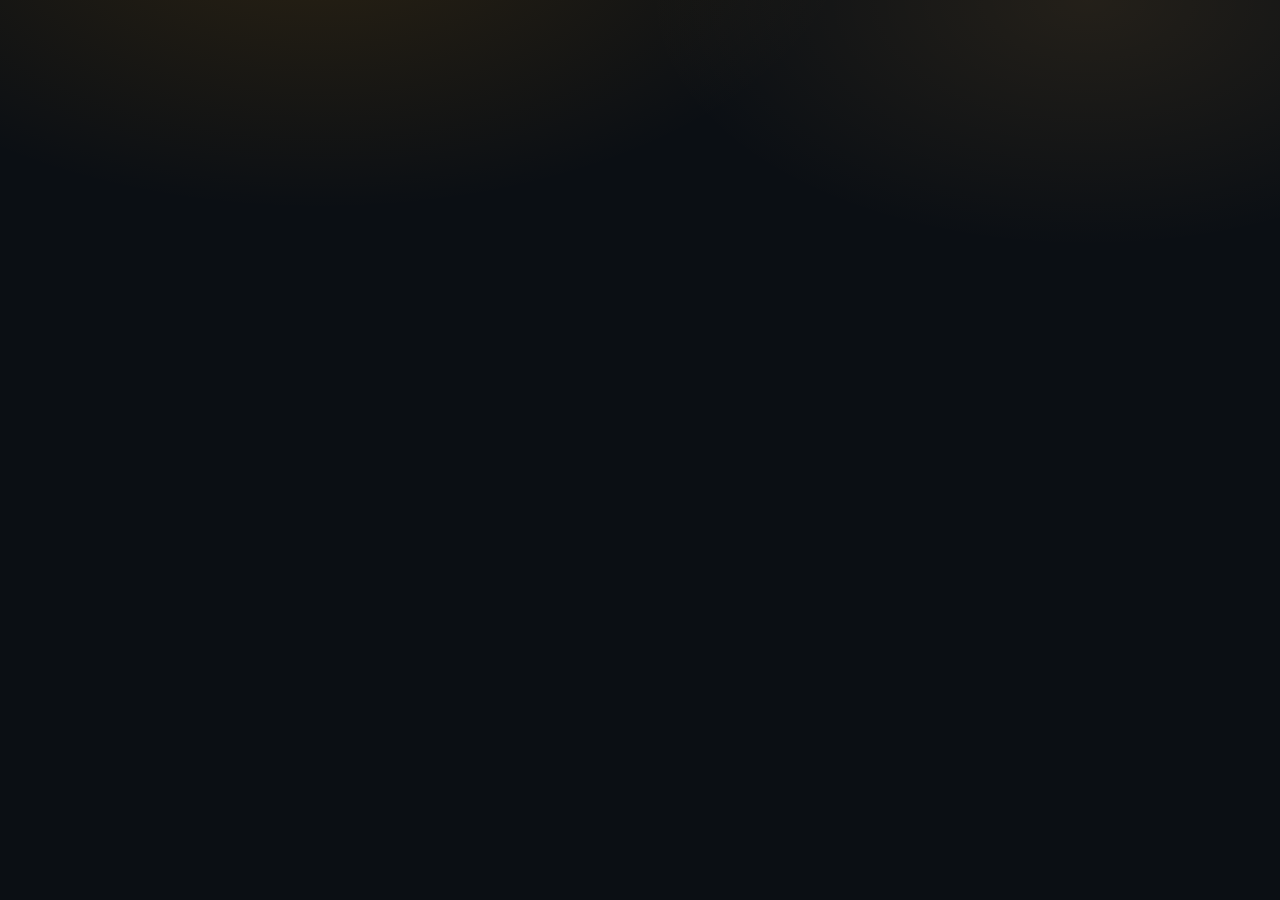
==== index.html @ 9754e3a4 "Rename Index.html to index.html" ====
<!doctype html>
<html lang="en">
<head>
  <meta charset="utf-8" />
  <meta name="viewport" content="width=device-width, initial-scale=1" />
  <title>All In 1 Property Management | Tree Removal • Excavating • Snow Removal • Construction</title>
  <meta name="description" content="All In 1 Property Management — premium local contractor for residential, commercial, and rural properties. Tree removal, excavating, lot clearing, snow removal, retaining walls, construction & demolition. Free estimates." />

  <!-- Canonical (update once domain is live) -->
  <link rel="canonical" href="https://example.com/" />

  <!-- Open Graph -->
  <meta property="og:title" content="All In 1 Property Management" />
  <meta property="og:description" content="Complete property services. Locally owned. Professionally executed. Free estimates." />
  <meta property="og:type" content="website" />
  <meta property="og:url" content="https://example.com/" />
  <!-- TODO: add og image later -->
  <meta property="og:image" content="https://example.com/og.jpg" />

  <!-- Twitter -->
  <meta name="twitter:card" content="summary_large_image" />
  <meta name="theme-color" content="#0b0f14" />

  <!-- Fonts -->
  <link rel="preconnect" href="https://fonts.googleapis.com">
  <link rel="preconnect" href="https://fonts.gstatic.com" crossorigin>
  <link href="https://fonts.googleapis.com/css2?family=Oswald:wght@400;500;600&family=Inter:wght@400;500;600;700&display=swap" rel="stylesheet">

  <style>
    :root{
      --bg:#0b0f14;
      --panel:#0f1722;
      --panel2:#0c121b;
      --line:rgba(255,255,255,.10);
      --text:#e8eef6;
      --muted:#aab6c5;
      --accent:#f59e0b;
      --accent2:#ffb547;
      --ok:#22c55e;

      --max:1120px;
      --radius:18px;
      --shadow: 0 14px 40px rgba(0,0,0,.45);
    }

    *{ box-sizing:border-box; }
    html,body{ height:100%; }
    body{
      margin:0;
      font-family: Inter, system-ui, -apple-system, Segoe UI, Roboto, Arial, sans-serif;
      color:var(--text);
      background:
        radial-gradient(900px 500px at 25% -10%, rgba(245,158,11,.14), transparent 60%),
        radial-gradient(800px 450px at 85% 0%, rgba(255,181,71,.10), transparent 55%),
        var(--bg);
      line-height:1.55;
    }

    a{ color:inherit; text-decoration:none; }
    img,video{ max-width:100%; display:block; }
    .container{ width:min(100%, calc(var(--max) + 40px)); margin:0 auto; padding:0 20px; }

    /* Top trust bar */
    .topbar{
      background: rgba(0,0,0,.35);
      border-bottom:1px solid var(--line);
      backdrop-filter: blur(10px);
    }
    .topbar .inner{
      display:flex; gap:14px; align-items:center; justify-content:space-between;
      padding:10px 0;
      font-size:13px;
      color:var(--muted);
      flex-wrap:wrap;
    }
    .trust{
      display:flex; gap:14px; align-items:center; flex-wrap:wrap;
    }
    .dot{
      width:6px; height:6px; border-radius:99px; background:var(--ok);
      display:inline-block; margin-right:8px;
    }
    .phone a{ font-weight:800; color:var(--text); }

    /* Sticky header */
    header{
      position:sticky; top:0; z-index:1000;
      background: rgba(11,15,20,.72);
      backdrop-filter: blur(14px);
      border-bottom:1px solid var(--line);
    }
    .nav{
      display:flex; align-items:center; justify-content:space-between;
      padding:14px 0;
      gap:14px;
    }
    .brand{
      display:flex; align-items:center; gap:12px;
      min-width: 230px;
    }
    .logo{
      width:44px; height:44px; border-radius:12px;
      background: linear-gradient(140deg, rgba(255,255,255,.10), rgba(255,255,255,.02));
      border:1px solid var(--line);
      display:grid; place-items:center;
      font-family: Oswald, sans-serif;
      letter-spacing:.8px;
      font-weight:700;
    }
    .brand .name{ line-height:1.1; }
    .brand .name strong{
      display:block; font-family: Oswald, sans-serif; letter-spacing:.4px; font-size:18px;
    }
    .brand .name span{
      display:block; color:var(--muted); font-size:12px;
    }

    nav ul{
      list-style:none; margin:0; padding:0;
      display:flex; gap:16px; align-items:center;
    }
    nav a{
      color:var(--muted);
      font-weight:700;
      font-size:13px;
      padding:8px 10px;
      border-radius:10px;
    }
    nav a:hover{ color:var(--text); background:rgba(255,255,255,.06); }

    .cta{ display:flex; gap:10px; align-items:center; }
    .btn{
      display:inline-flex; align-items:center; justify-content:center;
      border-radius:12px;
      padding:10px 14px;
      border:1px solid var(--line);
      background: rgba(255,255,255,.04);
      color:var(--text);
      font-weight:900;
      font-size:13px;
      letter-spacing:.2px;
      cursor:pointer;
      transition: transform .08s ease, background .15s ease, border-color .15s ease;
      user-select:none;
      white-space:nowrap;
    }
    .btn:hover{ background: rgba(255,255,255,.08); border-color: rgba(255,255,255,.18); }
    .btn:active{ transform: translateY(1px); }
    .btn.primary{
      background: linear-gradient(180deg, rgba(245,158,11,.95), rgba(245,158,11,.82));
      border-color: rgba(245,158,11,.55);
      color:#151515;
    }
    .btn.primary:hover{
      background: linear-gradient(180deg, rgba(255,181,71,.95), rgba(245,158,11,.86));
    }

    /* Mobile menu */
    .menu-btn{ display:none; }
    .mobile-menu{
      display:none;
      border-top:1px solid var(--line);
      padding:10px 0 16px;
    }
    .mobile-menu a{
      display:block;
      padding:10px 0;
      color:var(--muted);
      font-weight:800;
    }
    .mobile-menu a:hover{ color:var(--text); }
    @media (max-width: 920px){
      nav ul{ display:none; }
      .menu-btn{ display:inline-flex; }
      .brand{ min-width:unset; }
    }

    /* Sections */
    section{ padding:56px 0; }
    .section-title{
      display:flex; align-items:flex-end; justify-content:space-between; gap:14px;
      margin-bottom:18px;
      flex-wrap:wrap;
    }
    .section-title h2{
      margin:0;
      font-family: Oswald, sans-serif;
      letter-spacing:.35px;
      font-size:30px;
    }
    .section-title p{
      margin:0;
      color:var(--muted);
      max-width: 62ch;
      font-size:14px;
    }

    /* Hero */
    .hero{ padding:56px 0 30px; }
    .hero-grid{
      display:grid;
      grid-template-columns: 1.05fr .95fr;
      gap:22px;
      align-items:stretch;
    }
    .hero-card{
      border:1px solid var(--line);
      border-radius: calc(var(--radius) + 8px);
      box-shadow: var(--shadow);
      overflow:hidden;
      position:relative;
      background:
        radial-gradient(700px 320px at 20% 0%, rgba(245,158,11,.18), transparent 60%),
        linear-gradient(180deg, rgba(255,255,255,.06), rgba(255,255,255,.02));
      min-height: 420px;
    }

    /* Video/image holder */
    .hero-media{
      position:absolute; inset:0;
      overflow:hidden;
      background:
        linear-gradient(180deg, rgba(11,15,20,.10), rgba(11,15,20,.78)),
        /* fallback image placeholder — replace later */
        url('') center/cover no-repeat;
    }
    .hero-media:after{
      content:"";
      position:absolute; inset:0;
      background: linear-gradient(180deg, rgba(11,15,20,.10), rgba(11,15,20,.80));
      pointer-events:none;
    }
    .hero-media video{
      position:absolute; inset:0;
      width:100%; height:100%;
      object-fit:cover;
      opacity:.85;
      filter: saturate(1.05) contrast(1.05);
    }

    .hero-content{ position:relative; padding:34px; }
    .kicker{
      display:inline-flex; gap:10px; align-items:center;
      color:rgba(232,238,246,.90);
      font-weight:800;
      font-size:12px;
      letter-spacing:.22em;
      text-transform:uppercase;
      margin-bottom:14px;
    }
    .kicker .bar{ width:34px; height:2px; background: rgba(245,158,11,.9); border-radius:99px; }

    h1{
      font-family: Oswald, sans-serif;
      letter-spacing:.5px;
      font-size:52px;
      line-height:1.05;
      margin:0 0 14px;
    }
    .sub{
      color:rgba(232,238,246,.86);
      font-size:16px;
      max-width: 56ch;
      margin:0 0 18px;
    }
    .pill-row{ display:flex; flex-wrap:wrap; gap:10px; margin: 12px 0 22px; }
    .pill{
      border:1px solid rgba(255,255,255,.14);
      background: rgba(0,0,0,.22);
      color: rgba(232,238,246,.86);
      padding:8px 10px;
      border-radius: 999px;
      font-size:13px;
      font-weight:800;
    }
    .hero-actions{ display:flex; gap:10px; flex-wrap:wrap; }
    .hero-fine{ margin-top:14px; color:var(--muted); font-size:13px; }

    /* Quote card */
    .side-card{
      border:1px solid var(--line);
      border-radius: calc(var(--radius) + 8px);
      background: linear-gradient(180deg, rgba(255,255,255,.06), rgba(255,255,255,.02));
      box-shadow: var(--shadow);
      padding:22px;
    }
    .side-card h3{
      font-family: Oswald, sans-serif;
      letter-spacing:.4px;
      margin:0 0 10px;
      font-size:26px;
    }
    .side-card p{ margin:0 0 16px; color:var(--muted); font-size:14px; }

    form{ display:grid; gap:10px; }
    .row2{ display:grid; grid-template-columns: 1fr 1fr; gap:10px; }
    input, select, textarea{
      width:100%;
      border-radius:12px;
      border:1px solid rgba(255,255,255,.14);
      background: rgba(0,0,0,.25);
      color:var(--text);
      padding:12px 12px;
      outline:none;
      font-size:14px;
    }
    textarea{ min-height:110px; resize:vertical; }
    input::placeholder, textarea::placeholder{ color:rgba(170,182,197,.70); }
    .form-note{ color:var(--muted); font-size:12px; margin-top:8px; }
    .success{
      display:none;
      margin-top:10px;
      padding:10px 12px;
      border-radius:12px;
      border:1px solid rgba(34,197,94,.35);
      background: rgba(34,197,94,.10);
      color: rgba(232,238,246,.92);
      font-weight:700;
      font-size:13px;
    }

    @media (max-width: 920px){
      .hero-grid{ grid-template-columns: 1fr; }
      h1{ font-size:42px; }
    }
    @media (max-width: 640px){
      .row2{ grid-template-columns: 1fr; }
    }

    /* Cards / grids */
    .grid{
      display:grid;
      grid-template-columns: repeat(3, 1fr);
      gap:14px;
    }
    .card{
      border:1px solid var(--line);
      border-radius: var(--radius);
      background: linear-gradient(180deg, rgba(255,255,255,.05), rgba(255,255,255,.02));
      overflow:hidden;
      box-shadow: 0 10px 26px rgba(0,0,0,.35);
      display:flex; flex-direction:column;
      min-height: 220px;
    }
    .card .img{
      height:120px;
      background:
        linear-gradient(180deg, rgba(11,15,20,.10), rgba(11,15,20,.80)),
        url('') center/cover no-repeat; /* placeholder */
      border-bottom:1px solid var(--line);
    }
    .card .body{ padding:14px; display:grid; gap:8px; }
    .card .body strong{ font-size:16px; letter-spacing:.2px; }
    .card .body span{ color:var(--muted); font-size:13px; }
    .card .body a{
      margin-top:4px;
      color:rgba(255,181,71,.92);
      font-weight:900;
      font-size:13px;
      width:max-content;
    }
    .card .body a:hover{ color: var(--accent2); }

    @media (max-width: 980px){ .grid{ grid-template-columns: repeat(2, 1fr); } }
    @media (max-width: 640px){ .grid{ grid-template-columns: 1fr; } }

    /* Projects gallery */
    .filters{ display:flex; gap:10px; flex-wrap:wrap; }
    .chip{
      border:1px solid rgba(255,255,255,.14);
      background: rgba(255,255,255,.04);
      color:rgba(232,238,246,.88);
      padding:8px 10px;
      border-radius:999px;
      font-size:13px;
      font-weight:900;
      cursor:pointer;
      user-select:none;
    }
    .chip.active{ border-color: rgba(245,158,11,.55); background: rgba(245,158,11,.15); }
    .gallery{
      display:grid;
      grid-template-columns: repeat(4, 1fr);
      gap:12px;
      margin-top:14px;
    }
    .thumb{
      border-radius: 16px;
      border:1px solid var(--line);
      overflow:hidden;
      aspect-ratio: 4/3;
      background:
        linear-gradient(180deg, rgba(11,15,20,.10), rgba(11,15,20,.78)),
        url('') center/cover no-repeat; /* placeholder */
      position:relative;
      cursor:pointer;
    }
    .thumb .label{
      position:absolute; left:10px; bottom:10px;
      background: rgba(0,0,0,.45);
      border:1px solid rgba(255,255,255,.14);
      color: rgba(232,238,246,.92);
      padding:6px 10px;
      border-radius: 999px;
      font-size:12px;
      font-weight:900;
    }
    @media (max-width: 980px){ .gallery{ grid-template-columns: repeat(2, 1fr); } }
    @media (max-width: 520px){ .gallery{ grid-template-columns: 1fr; } }

    /* Split blocks */
    .split{
      display:grid;
      grid-template-columns: 1fr 1fr;
      gap:18px;
      align-items:stretch;
    }
    .media-block{
      border:1px solid var(--line);
      border-radius: var(--radius);
      overflow:hidden;
      background:
        linear-gradient(180deg, rgba(11,15,20,.10), rgba(11,15,20,.80)),
        url('') center/cover no-repeat;
      min-height: 320px;
      box-shadow: 0 10px 26px rgba(0,0,0,.35);
    }
    .about{
      border:1px solid var(--line);
      border-radius: var(--radius);
      background: linear-gradient(180deg, rgba(255,255,255,.05), rgba(255,255,255,.02));
      padding:18px;
      box-shadow: 0 10px 26px rgba(0,0,0,.35);
    }
    .about h3{ margin:0 0 10px; font-family: Oswald, sans-serif; letter-spacing:.35px; font-size:28px; }
    .about p{ margin:0; color:var(--muted); }
    .bullets{ display:grid; gap:10px; margin-top:12px; }
    .bullet{ display:flex; gap:10px; align-items:flex-start; font-weight:750; color: rgba(232,238,246,.90); }
    .check{
      width:18px; height:18px; border-radius:6px;
      background: rgba(34,197,94,.16);
      border:1px solid rgba(34,197,94,.40);
      display:grid; place-items:center;
      flex: 0 0 auto;
      margin-top:2px;
    }
    .check:before{ content:"✓"; font-weight:900; color: rgba(34,197,94,.9); font-size:12px; }

    @media (max-width: 920px){
      .split{ grid-template-columns: 1fr; }
      .media-block{ min-height: 240px; }
    }

    /* Steps */
    .steps{
      display:grid;
      grid-template-columns: repeat(3, 1fr);
      gap:14px;
      margin-top:14px;
    }
    .step{
      border:1px solid var(--line);
      border-radius: var(--radius);
      background: linear-gradient(180deg, rgba(255,255,255,.05), rgba(255,255,255,.02));
      padding:16px;
      box-shadow: 0 10px 26px rgba(0,0,0,.35);
    }
    .step .num{
      font-family: Oswald, sans-serif;
      letter-spacing:.5px;
      font-size:20px;
      color: rgba(255,181,71,.92);
    }
    .step strong{ display:block; margin-top:8px; font-size:16px; }
    .step span{ display:block; margin-top:6px; color:var(--muted); font-size:13px; }
    @media (max-width: 920px){ .steps{ grid-template-columns: 1fr; } }

    /* Reviews (simple slider-ish) */
    .reviews{
      display:grid;
      grid-template-columns: repeat(3, 1fr);
      gap:14px;
      margin-top:14px;
    }
    .review{
      border:1px solid var(--line);
      border-radius: var(--radius);
      background: linear-gradient(180deg, rgba(255,255,255,.05), rgba(255,255,255,.02));
      padding:16px;
      box-shadow: 0 10px 26px rgba(0,0,0,.35);
    }
    .review .stars{ color: rgba(255,181,71,.92); font-weight:900; letter-spacing:.12em; }
    .review p{ margin:10px 0 0; color: rgba(232,238,246,.88); }
    .review .who{ margin-top:10px; color:var(--muted); font-size:13px; font-weight:800; }
    @media (max-width: 980px){ .reviews{ grid-template-columns: 1fr; } }

    /* CTA banner */
    .cta-banner{
      border:1px solid var(--line);
      border-radius: calc(var(--radius) + 10px);
      overflow:hidden;
      box-shadow: var(--shadow);
      background:
        linear-gradient(180deg, rgba(11,15,20,.25), rgba(11,15,20,.88)),
        url('') center/cover no-repeat;
    }
    .cta-banner .inner{
      padding:28px;
      display:flex;
      align-items:center;
      justify-content:space-between;
      gap:14px;
      flex-wrap:wrap;
    }
    .cta-banner h2{
      margin:0;
      font-family: Oswald, sans-serif;
      font-size:34px;
      letter-spacing:.35px;
      line-height:1.05;
    }
    .cta-banner p{ margin:8px 0 0; color: rgba(232,238,246,.86); }

    /* Footer */
    footer{
      border-top:1px solid var(--line);
      background: rgba(0,0,0,.35);
      padding:34px 0;
      color: var(--muted);
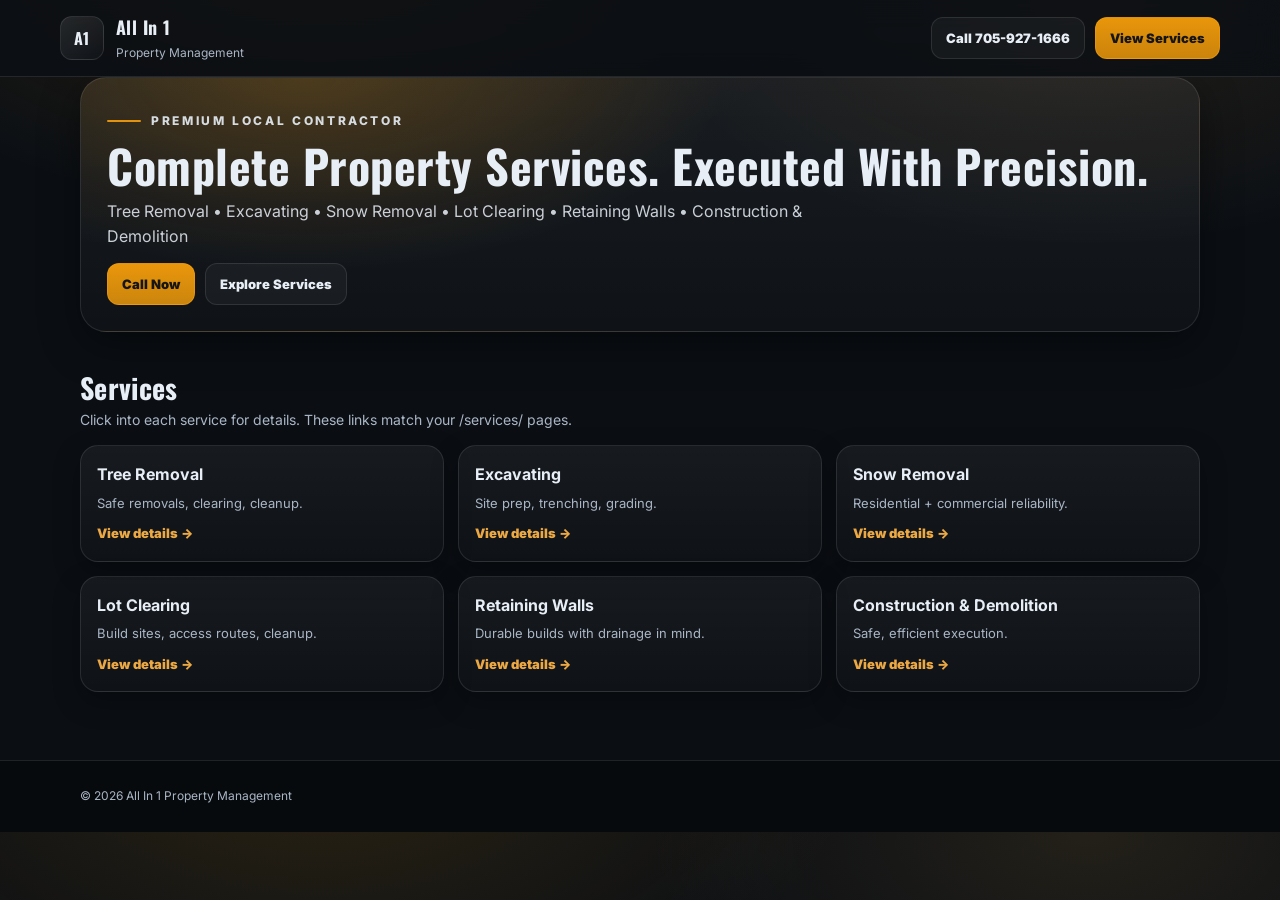
==== commit 204de40a: "Update index.html" ====
--- a/index.html
+++ b/index.html
@@ -5,23 +5,8 @@
   <meta name="viewport" content="width=device-width, initial-scale=1" />
   <title>All In 1 Property Management | Tree Removal • Excavating • Snow Removal • Construction</title>
   <meta name="description" content="All In 1 Property Management — premium local contractor for residential, commercial, and rural properties. Tree removal, excavating, lot clearing, snow removal, retaining walls, construction & demolition. Free estimates." />
-
-  <!-- Canonical (update once domain is live) -->
-  <link rel="canonical" href="https://example.com/" />
-
-  <!-- Open Graph -->
-  <meta property="og:title" content="All In 1 Property Management" />
-  <meta property="og:description" content="Complete property services. Locally owned. Professionally executed. Free estimates." />
-  <meta property="og:type" content="website" />
-  <meta property="og:url" content="https://example.com/" />
-  <!-- TODO: add og image later -->
-  <meta property="og:image" content="https://example.com/og.jpg" />
-
-  <!-- Twitter -->
-  <meta name="twitter:card" content="summary_large_image" />
   <meta name="theme-color" content="#0b0f14" />
 
-  <!-- Fonts -->
   <link rel="preconnect" href="https://fonts.googleapis.com">
   <link rel="preconnect" href="https://fonts.gstatic.com" crossorigin>
   <link href="https://fonts.googleapis.com/css2?family=Oswald:wght@400;500;600&family=Inter:wght@400;500;600;700&display=swap" rel="stylesheet">
@@ -37,14 +22,11 @@
       --accent:#f59e0b;
       --accent2:#ffb547;
       --ok:#22c55e;
-
       --max:1120px;
       --radius:18px;
       --shadow: 0 14px 40px rgba(0,0,0,.45);
     }
-
     *{ box-sizing:border-box; }
-    html,body{ height:100%; }
     body{
       margin:0;
       font-family: Inter, system-ui, -apple-system, Segoe UI, Roboto, Arial, sans-serif;
@@ -55,49 +37,20 @@
         var(--bg);
       line-height:1.55;
     }
-
     a{ color:inherit; text-decoration:none; }
-    img,video{ max-width:100%; display:block; }
     .container{ width:min(100%, calc(var(--max) + 40px)); margin:0 auto; padding:0 20px; }
 
-    /* Top trust bar */
-    .topbar{
-      background: rgba(0,0,0,.35);
-      border-bottom:1px solid var(--line);
-      backdrop-filter: blur(10px);
-    }
-    .topbar .inner{
-      display:flex; gap:14px; align-items:center; justify-content:space-between;
-      padding:10px 0;
-      font-size:13px;
-      color:var(--muted);
-      flex-wrap:wrap;
-    }
-    .trust{
-      display:flex; gap:14px; align-items:center; flex-wrap:wrap;
-    }
-    .dot{
-      width:6px; height:6px; border-radius:99px; background:var(--ok);
-      display:inline-block; margin-right:8px;
-    }
-    .phone a{ font-weight:800; color:var(--text); }
-
-    /* Sticky header */
     header{
       position:sticky; top:0; z-index:1000;
-      background: rgba(11,15,20,.72);
+      background: rgba(11,15,20,.78);
       backdrop-filter: blur(14px);
       border-bottom:1px solid var(--line);
     }
     .nav{
       display:flex; align-items:center; justify-content:space-between;
-      padding:14px 0;
-      gap:14px;
-    }
-    .brand{
-      display:flex; align-items:center; gap:12px;
-      min-width: 230px;
-    }
+      padding:14px 0; gap:14px; flex-wrap:wrap;
+    }
+    .brand{ display:flex; align-items:center; gap:12px; }
     .logo{
       width:44px; height:44px; border-radius:12px;
       background: linear-gradient(140deg, rgba(255,255,255,.10), rgba(255,255,255,.02));
@@ -107,28 +60,9 @@
       letter-spacing:.8px;
       font-weight:700;
     }
-    .brand .name{ line-height:1.1; }
-    .brand .name strong{
-      display:block; font-family: Oswald, sans-serif; letter-spacing:.4px; font-size:18px;
-    }
-    .brand .name span{
-      display:block; color:var(--muted); font-size:12px;
-    }
-
-    nav ul{
-      list-style:none; margin:0; padding:0;
-      display:flex; gap:16px; align-items:center;
-    }
-    nav a{
-      color:var(--muted);
-      font-weight:700;
-      font-size:13px;
-      padding:8px 10px;
-      border-radius:10px;
-    }
-    nav a:hover{ color:var(--text); background:rgba(255,255,255,.06); }
-
-    .cta{ display:flex; gap:10px; align-items:center; }
+    .brand .name strong{ display:block; font-family: Oswald, sans-serif; letter-spacing:.4px; font-size:18px; }
+    .brand .name span{ display:block; color:var(--muted); font-size:12px; margin-top:2px; }
+
     .btn{
       display:inline-flex; align-items:center; justify-content:center;
       border-radius:12px;
@@ -138,107 +72,27 @@
       color:var(--text);
       font-weight:900;
       font-size:13px;
-      letter-spacing:.2px;
       cursor:pointer;
-      transition: transform .08s ease, background .15s ease, border-color .15s ease;
-      user-select:none;
       white-space:nowrap;
     }
     .btn:hover{ background: rgba(255,255,255,.08); border-color: rgba(255,255,255,.18); }
-    .btn:active{ transform: translateY(1px); }
     .btn.primary{
       background: linear-gradient(180deg, rgba(245,158,11,.95), rgba(245,158,11,.82));
       border-color: rgba(245,158,11,.55);
       color:#151515;
     }
-    .btn.primary:hover{
-      background: linear-gradient(180deg, rgba(255,181,71,.95), rgba(245,158,11,.86));
-    }
-
-    /* Mobile menu */
-    .menu-btn{ display:none; }
-    .mobile-menu{
-      display:none;
-      border-top:1px solid var(--line);
-      padding:10px 0 16px;
-    }
-    .mobile-menu a{
-      display:block;
-      padding:10px 0;
-      color:var(--muted);
-      font-weight:800;
-    }
-    .mobile-menu a:hover{ color:var(--text); }
-    @media (max-width: 920px){
-      nav ul{ display:none; }
-      .menu-btn{ display:inline-flex; }
-      .brand{ min-width:unset; }
-    }
-
-    /* Sections */
-    section{ padding:56px 0; }
-    .section-title{
-      display:flex; align-items:flex-end; justify-content:space-between; gap:14px;
-      margin-bottom:18px;
-      flex-wrap:wrap;
-    }
-    .section-title h2{
-      margin:0;
-      font-family: Oswald, sans-serif;
-      letter-spacing:.35px;
-      font-size:30px;
-    }
-    .section-title p{
-      margin:0;
-      color:var(--muted);
-      max-width: 62ch;
-      font-size:14px;
-    }
-
-    /* Hero */
-    .hero{ padding:56px 0 30px; }
-    .hero-grid{
-      display:grid;
-      grid-template-columns: 1.05fr .95fr;
-      gap:22px;
-      align-items:stretch;
-    }
-    .hero-card{
+
+    main{ padding:40px 0; }
+
+    .hero{
       border:1px solid var(--line);
       border-radius: calc(var(--radius) + 8px);
       box-shadow: var(--shadow);
-      overflow:hidden;
-      position:relative;
       background:
         radial-gradient(700px 320px at 20% 0%, rgba(245,158,11,.18), transparent 60%),
         linear-gradient(180deg, rgba(255,255,255,.06), rgba(255,255,255,.02));
-      min-height: 420px;
-    }
-
-    /* Video/image holder */
-    .hero-media{
-      position:absolute; inset:0;
-      overflow:hidden;
-      background:
-        linear-gradient(180deg, rgba(11,15,20,.10), rgba(11,15,20,.78)),
-        /* fallback image placeholder — replace later */
-        url('') center/cover no-repeat;
-    }
-    .hero-media:after{
-      content:"";
-      position:absolute; inset:0;
-      background: linear-gradient(180deg, rgba(11,15,20,.10), rgba(11,15,20,.80));
-      pointer-events:none;
-    }
-    .hero-media video{
-      position:absolute; inset:0;
-      width:100%; height:100%;
-      object-fit:cover;
-      opacity:.85;
-      filter: saturate(1.05) contrast(1.05);
-    }
-
-    .hero-content{ position:relative; padding:34px; }
+      padding:26px;
+    }
     .kicker{
       display:inline-flex; gap:10px; align-items:center;
       color:rgba(232,238,246,.90);
@@ -246,88 +100,24 @@
       font-size:12px;
       letter-spacing:.22em;
       text-transform:uppercase;
-      margin-bottom:14px;
+      margin-bottom:10px;
     }
     .kicker .bar{ width:34px; height:2px; background: rgba(245,158,11,.9); border-radius:99px; }
-
     h1{
       font-family: Oswald, sans-serif;
       letter-spacing:.5px;
-      font-size:52px;
+      font-size:46px;
       line-height:1.05;
-      margin:0 0 14px;
-    }
-    .sub{
-      color:rgba(232,238,246,.86);
-      font-size:16px;
-      max-width: 56ch;
-      margin:0 0 18px;
-    }
-    .pill-row{ display:flex; flex-wrap:wrap; gap:10px; margin: 12px 0 22px; }
-    .pill{
-      border:1px solid rgba(255,255,255,.14);
-      background: rgba(0,0,0,.22);
-      color: rgba(232,238,246,.86);
-      padding:8px 10px;
-      border-radius: 999px;
-      font-size:13px;
-      font-weight:800;
-    }
-    .hero-actions{ display:flex; gap:10px; flex-wrap:wrap; }
-    .hero-fine{ margin-top:14px; color:var(--muted); font-size:13px; }
-
-    /* Quote card */
-    .side-card{
-      border:1px solid var(--line);
-      border-radius: calc(var(--radius) + 8px);
-      background: linear-gradient(180deg, rgba(255,255,255,.06), rgba(255,255,255,.02));
-      box-shadow: var(--shadow);
-      padding:22px;
-    }
-    .side-card h3{
-      font-family: Oswald, sans-serif;
-      letter-spacing:.4px;
       margin:0 0 10px;
-      font-size:26px;
-    }
-    .side-card p{ margin:0 0 16px; color:var(--muted); font-size:14px; }
-
-    form{ display:grid; gap:10px; }
-    .row2{ display:grid; grid-template-columns: 1fr 1fr; gap:10px; }
-    input, select, textarea{
-      width:100%;
-      border-radius:12px;
-      border:1px solid rgba(255,255,255,.14);
-      background: rgba(0,0,0,.25);
-      color:var(--text);
-      padding:12px 12px;
-      outline:none;
-      font-size:14px;
-    }
-    textarea{ min-height:110px; resize:vertical; }
-    input::placeholder, textarea::placeholder{ color:rgba(170,182,197,.70); }
-    .form-note{ color:var(--muted); font-size:12px; margin-top:8px; }
-    .success{
-      display:none;
-      margin-top:10px;
-      padding:10px 12px;
-      border-radius:12px;
-      border:1px solid rgba(34,197,94,.35);
-      background: rgba(34,197,94,.10);
-      color: rgba(232,238,246,.92);
-      font-weight:700;
-      font-size:13px;
-    }
-
-    @media (max-width: 920px){
-      .hero-grid{ grid-template-columns: 1fr; }
-      h1{ font-size:42px; }
-    }
-    @media (max-width: 640px){
-      .row2{ grid-template-columns: 1fr; }
-    }
-
-    /* Cards / grids */
+    }
+    .sub{ color:rgba(232,238,246,.86); font-size:16px; max-width: 70ch; margin:0 0 14px; }
+    .actions{ display:flex; gap:10px; flex-wrap:wrap; margin-top:10px; }
+
+    .section{ padding:34px 0; }
+    .title{ display:flex; justify-content:space-between; gap:14px; align-items:flex-end; flex-wrap:wrap; margin-bottom:14px; }
+    .title h2{ margin:0; font-family: Oswald, sans-serif; letter-spacing:.35px; font-size:28px; }
+    .title p{ margin:0; color:var(--muted); max-width:70ch; font-size:14px; }
+
     .grid{
       display:grid;
       grid-template-columns: repeat(3, 1fr);
@@ -337,193 +127,111 @@
       border:1px solid var(--line);
       border-radius: var(--radius);
       background: linear-gradient(180deg, rgba(255,255,255,.05), rgba(255,255,255,.02));
-      overflow:hidden;
       box-shadow: 0 10px 26px rgba(0,0,0,.35);
-      display:flex; flex-direction:column;
-      min-height: 220px;
-    }
-    .card .img{
-      height:120px;
-      background:
-        linear-gradient(180deg, rgba(11,15,20,.10), rgba(11,15,20,.80)),
-        url('') center/cover no-repeat; /* placeholder */
-      border-bottom:1px solid var(--line);
-    }
-    .card .body{ padding:14px; display:grid; gap:8px; }
-    .card .body strong{ font-size:16px; letter-spacing:.2px; }
-    .card .body span{ color:var(--muted); font-size:13px; }
-    .card .body a{
-      margin-top:4px;
-      color:rgba(255,181,71,.92);
-      font-weight:900;
-      font-size:13px;
-      width:max-content;
-    }
-    .card .body a:hover{ color: var(--accent2); }
-
-    @media (max-width: 980px){ .grid{ grid-template-columns: repeat(2, 1fr); } }
-    @media (max-width: 640px){ .grid{ grid-template-columns: 1fr; } }
-
-    /* Projects gallery */
-    .filters{ display:flex; gap:10px; flex-wrap:wrap; }
-    .chip{
-      border:1px solid rgba(255,255,255,.14);
-      background: rgba(255,255,255,.04);
-      color:rgba(232,238,246,.88);
-      padding:8px 10px;
-      border-radius:999px;
-      font-size:13px;
-      font-weight:900;
-      cursor:pointer;
-      user-select:none;
-    }
-    .chip.active{ border-color: rgba(245,158,11,.55); background: rgba(245,158,11,.15); }
-    .gallery{
-      display:grid;
-      grid-template-columns: repeat(4, 1fr);
-      gap:12px;
-      margin-top:14px;
-    }
-    .thumb{
-      border-radius: 16px;
-      border:1px solid var(--line);
-      overflow:hidden;
-      aspect-ratio: 4/3;
-      background:
-        linear-gradient(180deg, rgba(11,15,20,.10), rgba(11,15,20,.78)),
-        url('') center/cover no-repeat; /* placeholder */
-      position:relative;
-      cursor:pointer;
-    }
-    .thumb .label{
-      position:absolute; left:10px; bottom:10px;
-      background: rgba(0,0,0,.45);
-      border:1px solid rgba(255,255,255,.14);
-      color: rgba(232,238,246,.92);
-      padding:6px 10px;
-      border-radius: 999px;
-      font-size:12px;
-      font-weight:900;
-    }
-    @media (max-width: 980px){ .gallery{ grid-template-columns: repeat(2, 1fr); } }
-    @media (max-width: 520px){ .gallery{ grid-template-columns: 1fr; } }
-
-    /* Split blocks */
-    .split{
-      display:grid;
-      grid-template-columns: 1fr 1fr;
-      gap:18px;
-      align-items:stretch;
-    }
-    .media-block{
-      border:1px solid var(--line);
-      border-radius: var(--radius);
-      overflow:hidden;
-      background:
-        linear-gradient(180deg, rgba(11,15,20,.10), rgba(11,15,20,.80)),
-        url('') center/cover no-repeat;
-      min-height: 320px;
-      box-shadow: 0 10px 26px rgba(0,0,0,.35);
-    }
-    .about{
-      border:1px solid var(--line);
-      border-radius: var(--radius);
-      background: linear-gradient(180deg, rgba(255,255,255,.05), rgba(255,255,255,.02));
-      padding:18px;
-      box-shadow: 0 10px 26px rgba(0,0,0,.35);
-    }
-    .about h3{ margin:0 0 10px; font-family: Oswald, sans-serif; letter-spacing:.35px; font-size:28px; }
-    .about p{ margin:0; color:var(--muted); }
-    .bullets{ display:grid; gap:10px; margin-top:12px; }
-    .bullet{ display:flex; gap:10px; align-items:flex-start; font-weight:750; color: rgba(232,238,246,.90); }
-    .check{
-      width:18px; height:18px; border-radius:6px;
-      background: rgba(34,197,94,.16);
-      border:1px solid rgba(34,197,94,.40);
-      display:grid; place-items:center;
-      flex: 0 0 auto;
-      margin-top:2px;
-    }
-    .check:before{ content:"✓"; font-weight:900; color: rgba(34,197,94,.9); font-size:12px; }
-
-    @media (max-width: 920px){
-      .split{ grid-template-columns: 1fr; }
-      .media-block{ min-height: 240px; }
-    }
-
-    /* Steps */
-    .steps{
-      display:grid;
-      grid-template-columns: repeat(3, 1fr);
-      gap:14px;
-      margin-top:14px;
-    }
-    .step{
-      border:1px solid var(--line);
-      border-radius: var(--radius);
-      background: linear-gradient(180deg, rgba(255,255,255,.05), rgba(255,255,255,.02));
       padding:16px;
-      box-shadow: 0 10px 26px rgba(0,0,0,.35);
-    }
-    .step .num{
-      font-family: Oswald, sans-serif;
-      letter-spacing:.5px;
-      font-size:20px;
-      color: rgba(255,181,71,.92);
-    }
-    .step strong{ display:block; margin-top:8px; font-size:16px; }
-    .step span{ display:block; margin-top:6px; color:var(--muted); font-size:13px; }
-    @media (max-width: 920px){ .steps{ grid-template-columns: 1fr; } }
-
-    /* Reviews (simple slider-ish) */
-    .reviews{
-      display:grid;
-      grid-template-columns: repeat(3, 1fr);
-      gap:14px;
-      margin-top:14px;
-    }
-    .review{
-      border:1px solid var(--line);
-      border-radius: var(--radius);
-      background: linear-gradient(180deg, rgba(255,255,255,.05), rgba(255,255,255,.02));
-      padding:16px;
-      box-shadow: 0 10px 26px rgba(0,0,0,.35);
-    }
-    .review .stars{ color: rgba(255,181,71,.92); font-weight:900; letter-spacing:.12em; }
-    .review p{ margin:10px 0 0; color: rgba(232,238,246,.88); }
-    .review .who{ margin-top:10px; color:var(--muted); font-size:13px; font-weight:800; }
-    @media (max-width: 980px){ .reviews{ grid-template-columns: 1fr; } }
-
-    /* CTA banner */
-    .cta-banner{
-      border:1px solid var(--line);
-      border-radius: calc(var(--radius) + 10px);
-      overflow:hidden;
-      box-shadow: var(--shadow);
-      background:
-        linear-gradient(180deg, rgba(11,15,20,.25), rgba(11,15,20,.88)),
-        url('') center/cover no-repeat;
-    }
-    .cta-banner .inner{
-      padding:28px;
-      display:flex;
-      align-items:center;
-      justify-content:space-between;
-      gap:14px;
-      flex-wrap:wrap;
-    }
-    .cta-banner h2{
-      margin:0;
-      font-family: Oswald, sans-serif;
-      font-size:34px;
-      letter-spacing:.35px;
-      line-height:1.05;
-    }
-    .cta-banner p{ margin:8px 0 0; color: rgba(232,238,246,.86); }
-
-    /* Footer */
+    }
+    .card strong{ display:block; font-size:16px; margin-bottom:6px; }
+    .card span{ display:block; color:var(--muted); font-size:13px; }
+    .card a{ display:inline-block; margin-top:10px; color: rgba(255,181,71,.92); font-weight:900; font-size:13px; }
+
     footer{
+      margin-top:34px;
       border-top:1px solid var(--line);
       background: rgba(0,0,0,.35);
-      padding:34px 0;
+      padding:26px 0;
       color: var(--muted);
+      font-size:12px;
+    }
+
+    @media (max-width: 920px){
+      .grid{ grid-template-columns: 1fr; }
+      h1{ font-size:38px; }
+    }
+  </style>
+</head>
+
+<body>
+  <header>
+    <div class="container nav">
+      <a class="brand" href="./index.html">
+        <div class="logo">A1</div>
+        <div class="name">
+          <strong>All In 1</strong>
+          <span>Property Management</span>
+        </div>
+      </a>
+      <div style="display:flex; gap:10px; flex-wrap:wrap;">
+        <a class="btn" href="tel:+17059271666">Call 705-927-1666</a>
+        <a class="btn primary" href="#services">View Services</a>
+      </div>
+    </div>
+  </header>
+
+  <main class="container">
+    <section class="hero">
+      <div class="kicker"><span class="bar"></span>Premium local contractor</div>
+      <h1>Complete Property Services. Executed With Precision.</h1>
+      <p class="sub">Tree Removal • Excavating • Snow Removal • Lot Clearing • Retaining Walls • Construction & Demolition</p>
+      <div class="actions">
+        <a class="btn primary" href="tel:+17059271666">Call Now</a>
+        <a class="btn" href="#services">Explore Services</a>
+      </div>
+    </section>
+
+    <section class="section" id="services">
+      <div class="title">
+        <div>
+          <h2>Services</h2>
+          <p>Click into each service for details. These links match your /services/ pages.</p>
+        </div>
+      </div>
+
+      <div class="grid">
+        <div class="card">
+          <strong>Tree Removal</strong>
+          <span>Safe removals, clearing, cleanup.</span>
+          <a href="services/tree-removal.html">View details →</a>
+        </div>
+
+        <div class="card">
+          <strong>Excavating</strong>
+          <span>Site prep, trenching, grading.</span>
+          <a href="services/excavating.html">View details →</a>
+        </div>
+
+        <div class="card">
+          <strong>Snow Removal</strong>
+          <span>Residential + commercial reliability.</span>
+          <a href="services/snow-removal.html">View details →</a>
+        </div>
+
+        <div class="card">
+          <strong>Lot Clearing</strong>
+          <span>Build sites, access routes, cleanup.</span>
+          <a href="services/lot-clearing.html">View details →</a>
+        </div>
+
+        <div class="card">
+          <strong>Retaining Walls</strong>
+          <span>Durable builds with drainage in mind.</span>
+          <a href="services/retaining-walls.html">View details →</a>
+        </div>
+
+        <div class="card">
+          <strong>Construction & Demolition</strong>
+          <span>Safe, efficient execution.</span>
+          <a href="services/construction-demolition.html">View details →</a>
+        </div>
+      </div>
+    </section>
+  </main>
+
+  <footer>
+    <div class="container">© <span id="year"></span> All In 1 Property Management</div>
+  </footer>
+
+  <script>
+    document.getElementById('year').textContent = new Date().getFullYear();
+  </script>
+</body>
+</html>
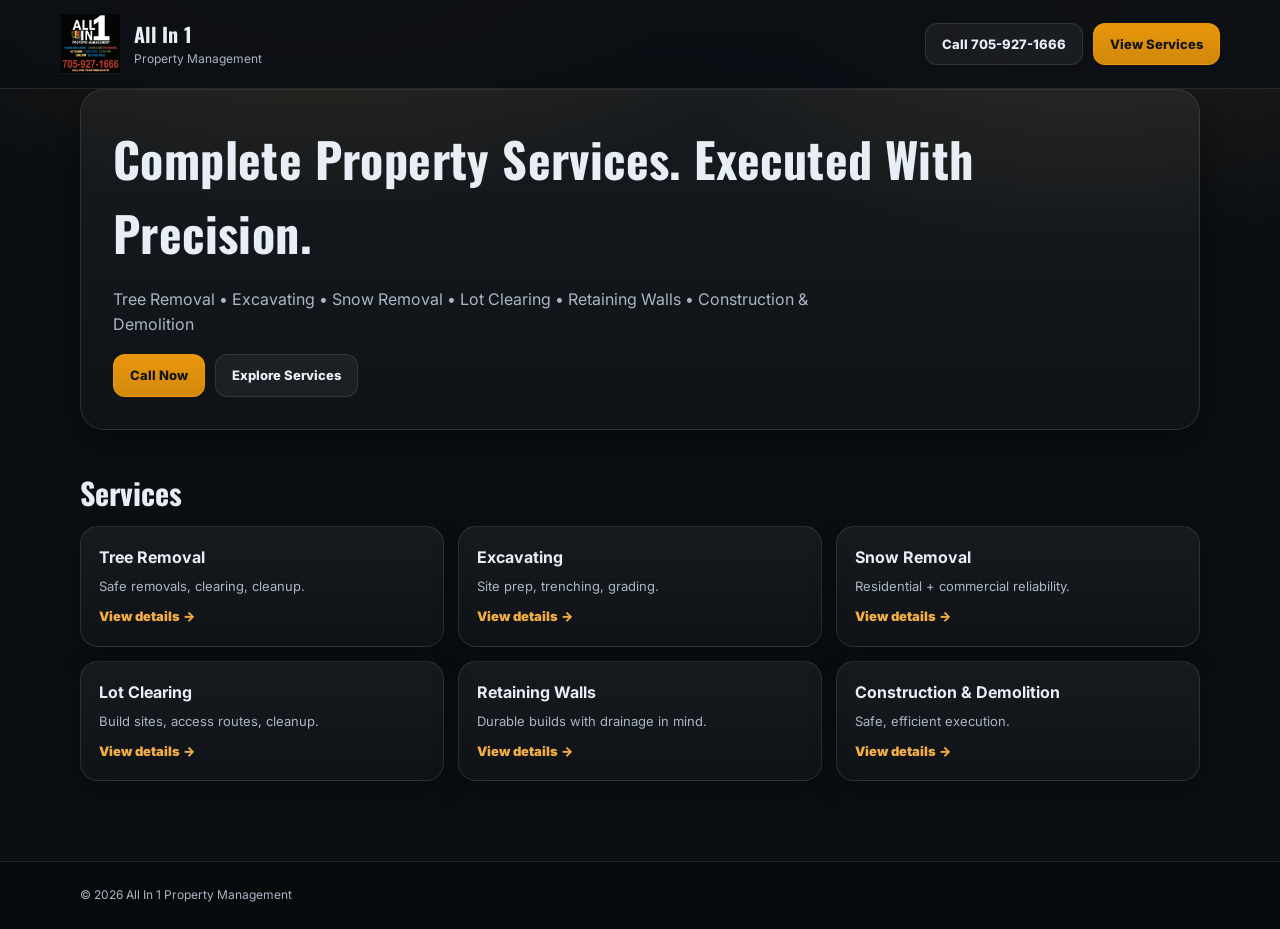
==== commit bdbf97bd: "Update index.html" ====
--- a/index.html
+++ b/index.html
@@ -7,6 +7,10 @@
   <meta name="description" content="All In 1 Property Management — premium local contractor for residential, commercial, and rural properties. Tree removal, excavating, lot clearing, snow removal, retaining walls, construction & demolition. Free estimates." />
   <meta name="theme-color" content="#0b0f14" />
 
+  <!-- Favicon -->
+  <link rel="icon" type="image/jpeg" href="assets/logo.jpg">
+  <link rel="shortcut icon" type="image/jpeg" href="assets/logo.jpg">
+
   <link rel="preconnect" href="https://fonts.googleapis.com">
   <link rel="preconnect" href="https://fonts.gstatic.com" crossorigin>
   <link href="https://fonts.googleapis.com/css2?family=Oswald:wght@400;500;600&family=Inter:wght@400;500;600;700&display=swap" rel="stylesheet">
@@ -15,18 +19,17 @@
     :root{
       --bg:#0b0f14;
       --panel:#0f1722;
-      --panel2:#0c121b;
       --line:rgba(255,255,255,.10);
       --text:#e8eef6;
       --muted:#aab6c5;
       --accent:#f59e0b;
-      --accent2:#ffb547;
-      --ok:#22c55e;
       --max:1120px;
       --radius:18px;
-      --shadow: 0 14px 40px rgba(0,0,0,.45);
-    }
+      --shadow:0 14px 40px rgba(0,0,0,.45);
+    }
+
     *{ box-sizing:border-box; }
+
     body{
       margin:0;
       font-family: Inter, system-ui, -apple-system, Segoe UI, Roboto, Arial, sans-serif;
@@ -37,201 +40,258 @@
         var(--bg);
       line-height:1.55;
     }
+
     a{ color:inherit; text-decoration:none; }
     .container{ width:min(100%, calc(var(--max) + 40px)); margin:0 auto; padding:0 20px; }
 
     header{
-      position:sticky; top:0; z-index:1000;
-      background: rgba(11,15,20,.78);
-      backdrop-filter: blur(14px);
+      position:sticky;
+      top:0;
+      background:rgba(11,15,20,.85);
+      backdrop-filter:blur(12px);
       border-bottom:1px solid var(--line);
-    }
+      z-index:1000;
+    }
+
     .nav{
-      display:flex; align-items:center; justify-content:space-between;
-      padding:14px 0; gap:14px; flex-wrap:wrap;
-    }
-    .brand{ display:flex; align-items:center; gap:12px; }
+      display:flex;
+      align-items:center;
+      justify-content:space-between;
+      padding:14px 0;
+      gap:14px;
+      flex-wrap:wrap;
+    }
+
+    .brand{
+      display:flex;
+      align-items:center;
+      gap:14px;
+    }
+
     .logo{
-      width:44px; height:44px; border-radius:12px;
-      background: linear-gradient(140deg, rgba(255,255,255,.10), rgba(255,255,255,.02));
+      height:60px;
+      display:flex;
+      align-items:center;
+    }
+
+    .logo img{
+      height:100%;
+      width:auto;
+      max-width:180px;
+    }
+
+    .brand-text strong{
+      display:block;
+      font-family:Oswald, sans-serif;
+      font-size:20px;
+      letter-spacing:.5px;
+    }
+
+    .brand-text span{
+      display:block;
+      font-size:12px;
+      color:var(--muted);
+    }
+
+    .btn{
+      display:inline-flex;
+      align-items:center;
+      justify-content:center;
+      border-radius:12px;
+      padding:10px 16px;
       border:1px solid var(--line);
-      display:grid; place-items:center;
-      font-family: Oswald, sans-serif;
-      letter-spacing:.8px;
-      font-weight:700;
-    }
-    .brand .name strong{ display:block; font-family: Oswald, sans-serif; letter-spacing:.4px; font-size:18px; }
-    .brand .name span{ display:block; color:var(--muted); font-size:12px; margin-top:2px; }
-
-    .btn{
-      display:inline-flex; align-items:center; justify-content:center;
-      border-radius:12px;
-      padding:10px 14px;
+      background:rgba(255,255,255,.05);
+      color:var(--text);
+      font-weight:800;
+      font-size:13px;
+      cursor:pointer;
+      transition:.2s;
+    }
+
+    .btn:hover{
+      background:rgba(255,255,255,.1);
+    }
+
+    .btn.primary{
+      background:linear-gradient(180deg, rgba(245,158,11,.95), rgba(245,158,11,.85));
+      border-color:rgba(245,158,11,.6);
+      color:#151515;
+    }
+
+    main{ padding:40px 0; }
+
+    .hero{
       border:1px solid var(--line);
-      background: rgba(255,255,255,.04);
-      color:var(--text);
+      border-radius:calc(var(--radius) + 6px);
+      box-shadow:var(--shadow);
+      padding:32px;
+      background:linear-gradient(180deg, rgba(255,255,255,.05), rgba(255,255,255,.02));
+    }
+
+    h1{
+      font-family:Oswald, sans-serif;
+      font-size:48px;
+      margin:0 0 12px;
+      letter-spacing:.4px;
+    }
+
+    .sub{
+      color:var(--muted);
+      font-size:16px;
+      max-width:70ch;
+      margin-bottom:18px;
+    }
+
+    .actions{
+      display:flex;
+      gap:10px;
+      flex-wrap:wrap;
+    }
+
+    .section{ padding:40px 0; }
+
+    .title h2{
+      font-family:Oswald, sans-serif;
+      font-size:30px;
+      margin:0 0 10px;
+    }
+
+    .grid{
+      display:grid;
+      grid-template-columns:repeat(3,1fr);
+      gap:14px;
+    }
+
+    .card{
+      border:1px solid var(--line);
+      border-radius:var(--radius);
+      background:linear-gradient(180deg, rgba(255,255,255,.05), rgba(255,255,255,.02));
+      padding:18px;
+      box-shadow:0 10px 26px rgba(0,0,0,.35);
+    }
+
+    .card strong{
+      display:block;
+      font-size:16px;
+      margin-bottom:6px;
+    }
+
+    .card span{
+      display:block;
+      color:var(--muted);
+      font-size:13px;
+    }
+
+    .card a{
+      display:inline-block;
+      margin-top:10px;
+      color:rgba(255,181,71,.95);
       font-weight:900;
       font-size:13px;
-      cursor:pointer;
-      white-space:nowrap;
-    }
-    .btn:hover{ background: rgba(255,255,255,.08); border-color: rgba(255,255,255,.18); }
-    .btn.primary{
-      background: linear-gradient(180deg, rgba(245,158,11,.95), rgba(245,158,11,.82));
-      border-color: rgba(245,158,11,.55);
-      color:#151515;
-    }
-
-    main{ padding:40px 0; }
-
-    .hero{
-      border:1px solid var(--line);
-      border-radius: calc(var(--radius) + 8px);
-      box-shadow: var(--shadow);
-      background:
-        radial-gradient(700px 320px at 20% 0%, rgba(245,158,11,.18), transparent 60%),
-        linear-gradient(180deg, rgba(255,255,255,.06), rgba(255,255,255,.02));
-      padding:26px;
-    }
-    .kicker{
-      display:inline-flex; gap:10px; align-items:center;
-      color:rgba(232,238,246,.90);
-      font-weight:800;
+    }
+
+    footer{
+      margin-top:40px;
+      border-top:1px solid var(--line);
+      padding:24px 0;
+      background:rgba(0,0,0,.35);
+      color:var(--muted);
       font-size:12px;
-      letter-spacing:.22em;
-      text-transform:uppercase;
-      margin-bottom:10px;
-    }
-    .kicker .bar{ width:34px; height:2px; background: rgba(245,158,11,.9); border-radius:99px; }
-    h1{
-      font-family: Oswald, sans-serif;
-      letter-spacing:.5px;
-      font-size:46px;
-      line-height:1.05;
-      margin:0 0 10px;
-    }
-    .sub{ color:rgba(232,238,246,.86); font-size:16px; max-width: 70ch; margin:0 0 14px; }
-    .actions{ display:flex; gap:10px; flex-wrap:wrap; margin-top:10px; }
-
-    .section{ padding:34px 0; }
-    .title{ display:flex; justify-content:space-between; gap:14px; align-items:flex-end; flex-wrap:wrap; margin-bottom:14px; }
-    .title h2{ margin:0; font-family: Oswald, sans-serif; letter-spacing:.35px; font-size:28px; }
-    .title p{ margin:0; color:var(--muted); max-width:70ch; font-size:14px; }
-
-    .grid{
-      display:grid;
-      grid-template-columns: repeat(3, 1fr);
-      gap:14px;
-    }
-    .card{
-      border:1px solid var(--line);
-      border-radius: var(--radius);
-      background: linear-gradient(180deg, rgba(255,255,255,.05), rgba(255,255,255,.02));
-      box-shadow: 0 10px 26px rgba(0,0,0,.35);
-      padding:16px;
-    }
-    .card strong{ display:block; font-size:16px; margin-bottom:6px; }
-    .card span{ display:block; color:var(--muted); font-size:13px; }
-    .card a{ display:inline-block; margin-top:10px; color: rgba(255,181,71,.92); font-weight:900; font-size:13px; }
-
-    footer{
-      margin-top:34px;
-      border-top:1px solid var(--line);
-      background: rgba(0,0,0,.35);
-      padding:26px 0;
-      color: var(--muted);
-      font-size:12px;
-    }
-
-    @media (max-width: 920px){
-      .grid{ grid-template-columns: 1fr; }
+    }
+
+    @media(max-width:920px){
+      .grid{ grid-template-columns:1fr; }
       h1{ font-size:38px; }
+      .logo img{ max-width:140px; }
     }
   </style>
 </head>
 
 <body>
-  <header>
-    <div class="container nav">
-      <a class="brand" href="./index.html">
-        <div class="logo">A1</div>
-        <div class="name">
-          <strong>All In 1</strong>
-          <span>Property Management</span>
-        </div>
-      </a>
-      <div style="display:flex; gap:10px; flex-wrap:wrap;">
-        <a class="btn" href="tel:+17059271666">Call 705-927-1666</a>
-        <a class="btn primary" href="#services">View Services</a>
-      </div>
-    </div>
-  </header>
-
-  <main class="container">
-    <section class="hero">
-      <div class="kicker"><span class="bar"></span>Premium local contractor</div>
-      <h1>Complete Property Services. Executed With Precision.</h1>
-      <p class="sub">Tree Removal • Excavating • Snow Removal • Lot Clearing • Retaining Walls • Construction & Demolition</p>
-      <div class="actions">
-        <a class="btn primary" href="tel:+17059271666">Call Now</a>
-        <a class="btn" href="#services">Explore Services</a>
-      </div>
-    </section>
-
-    <section class="section" id="services">
-      <div class="title">
-        <div>
-          <h2>Services</h2>
-          <p>Click into each service for details. These links match your /services/ pages.</p>
-        </div>
-      </div>
-
-      <div class="grid">
-        <div class="card">
-          <strong>Tree Removal</strong>
-          <span>Safe removals, clearing, cleanup.</span>
-          <a href="services/tree-removal.html">View details →</a>
-        </div>
-
-        <div class="card">
-          <strong>Excavating</strong>
-          <span>Site prep, trenching, grading.</span>
-          <a href="services/excavating.html">View details →</a>
-        </div>
-
-        <div class="card">
-          <strong>Snow Removal</strong>
-          <span>Residential + commercial reliability.</span>
-          <a href="services/snow-removal.html">View details →</a>
-        </div>
-
-        <div class="card">
-          <strong>Lot Clearing</strong>
-          <span>Build sites, access routes, cleanup.</span>
-          <a href="services/lot-clearing.html">View details →</a>
-        </div>
-
-        <div class="card">
-          <strong>Retaining Walls</strong>
-          <span>Durable builds with drainage in mind.</span>
-          <a href="services/retaining-walls.html">View details →</a>
-        </div>
-
-        <div class="card">
-          <strong>Construction & Demolition</strong>
-          <span>Safe, efficient execution.</span>
-          <a href="services/construction-demolition.html">View details →</a>
-        </div>
-      </div>
-    </section>
-  </main>
-
-  <footer>
-    <div class="container">© <span id="year"></span> All In 1 Property Management</div>
-  </footer>
-
-  <script>
-    document.getElementById('year').textContent = new Date().getFullYear();
-  </script>
+
+<header>
+  <div class="container nav">
+    <a class="brand" href="./index.html">
+      <div class="logo">
+        <img src="assets/logo.jpg" alt="All In 1 Property Management Logo">
+      </div>
+      <div class="brand-text">
+        <strong>All In 1</strong>
+        <span>Property Management</span>
+      </div>
+    </a>
+
+    <div style="display:flex; gap:10px;">
+      <a class="btn" href="tel:+17059271666">Call 705-927-1666</a>
+      <a class="btn primary" href="#services">View Services</a>
+    </div>
+  </div>
+</header>
+
+<main class="container">
+  <section class="hero">
+    <h1>Complete Property Services. Executed With Precision.</h1>
+    <p class="sub">Tree Removal • Excavating • Snow Removal • Lot Clearing • Retaining Walls • Construction & Demolition</p>
+    <div class="actions">
+      <a class="btn primary" href="tel:+17059271666">Call Now</a>
+      <a class="btn" href="#services">Explore Services</a>
+    </div>
+  </section>
+
+  <section class="section" id="services">
+    <div class="title">
+      <h2>Services</h2>
+    </div>
+
+    <div class="grid">
+      <div class="card">
+        <strong>Tree Removal</strong>
+        <span>Safe removals, clearing, cleanup.</span>
+        <a href="services/tree-removal.html">View details →</a>
+      </div>
+
+      <div class="card">
+        <strong>Excavating</strong>
+        <span>Site prep, trenching, grading.</span>
+        <a href="services/excavating.html">View details →</a>
+      </div>
+
+      <div class="card">
+        <strong>Snow Removal</strong>
+        <span>Residential + commercial reliability.</span>
+        <a href="services/snow-removal.html">View details →</a>
+      </div>
+
+      <div class="card">
+        <strong>Lot Clearing</strong>
+        <span>Build sites, access routes, cleanup.</span>
+        <a href="services/lot-clearing.html">View details →</a>
+      </div>
+
+      <div class="card">
+        <strong>Retaining Walls</strong>
+        <span>Durable builds with drainage in mind.</span>
+        <a href="services/retaining-walls.html">View details →</a>
+      </div>
+
+      <div class="card">
+        <strong>Construction & Demolition</strong>
+        <span>Safe, efficient execution.</span>
+        <a href="services/construction-demolition.html">View details →</a>
+      </div>
+    </div>
+  </section>
+</main>
+
+<footer>
+  <div class="container">
+    © <span id="year"></span> All In 1 Property Management
+  </div>
+</footer>
+
+<script>
+  document.getElementById('year').textContent = new Date().getFullYear();
+</script>
+
 </body>
 </html>
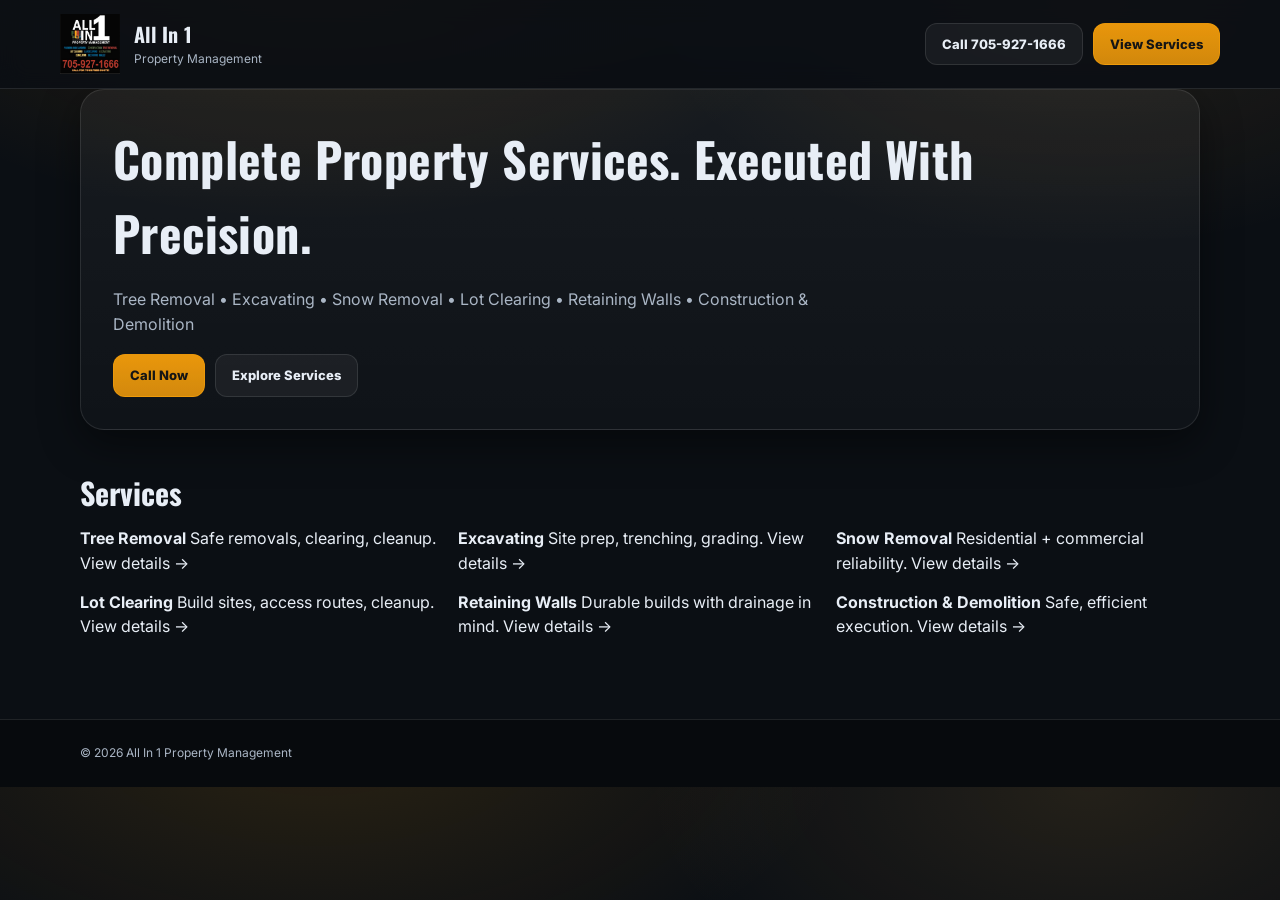
==== commit d755af71: "Update index.html" ====
--- a/index.html
+++ b/index.html
@@ -162,34 +162,46 @@
       gap:14px;
     }
 
-    .card{
-      border:1px solid var(--line);
-      border-radius:var(--radius);
-      background:linear-gradient(180deg, rgba(255,255,255,.05), rgba(255,255,255,.02));
-      padding:18px;
-      box-shadow:0 10px 26px rgba(0,0,0,.35);
-    }
-
-    .card strong{
-      display:block;
-      font-size:16px;
-      margin-bottom:6px;
-    }
-
-    .card span{
-      display:block;
-      color:var(--muted);
-      font-size:13px;
-    }
-
-    .card a{
-      display:inline-block;
-      margin-top:10px;
-      color:rgba(255,181,71,.95);
-      font-weight:900;
-      font-size:13px;
-    }
-
+    ..card{
+  border:1px solid var(--line);
+  border-radius:var(--radius);
+  background:linear-gradient(180deg, rgba(255,255,255,.05), rgba(255,255,255,.02));
+  overflow:hidden;
+  box-shadow:0 10px 26px rgba(0,0,0,.35);
+  display:flex;
+  flex-direction:column;
+}
+
+.card img{
+  width:100%;
+  height:180px;
+  object-fit:cover;
+  display:block;
+}
+
+.card-content{
+  padding:18px;
+}
+
+.card-content strong{
+  display:block;
+  font-size:16px;
+  margin-bottom:6px;
+}
+
+.card-content span{
+  display:block;
+  color:var(--muted);
+  font-size:13px;
+}
+
+.card-content a{
+  display:inline-block;
+  margin-top:10px;
+  color:rgba(255,181,71,.95);
+  font-weight:900;
+  font-size:13px;
+}
     footer{
       margin-top:40px;
       border-top:1px solid var(--line);
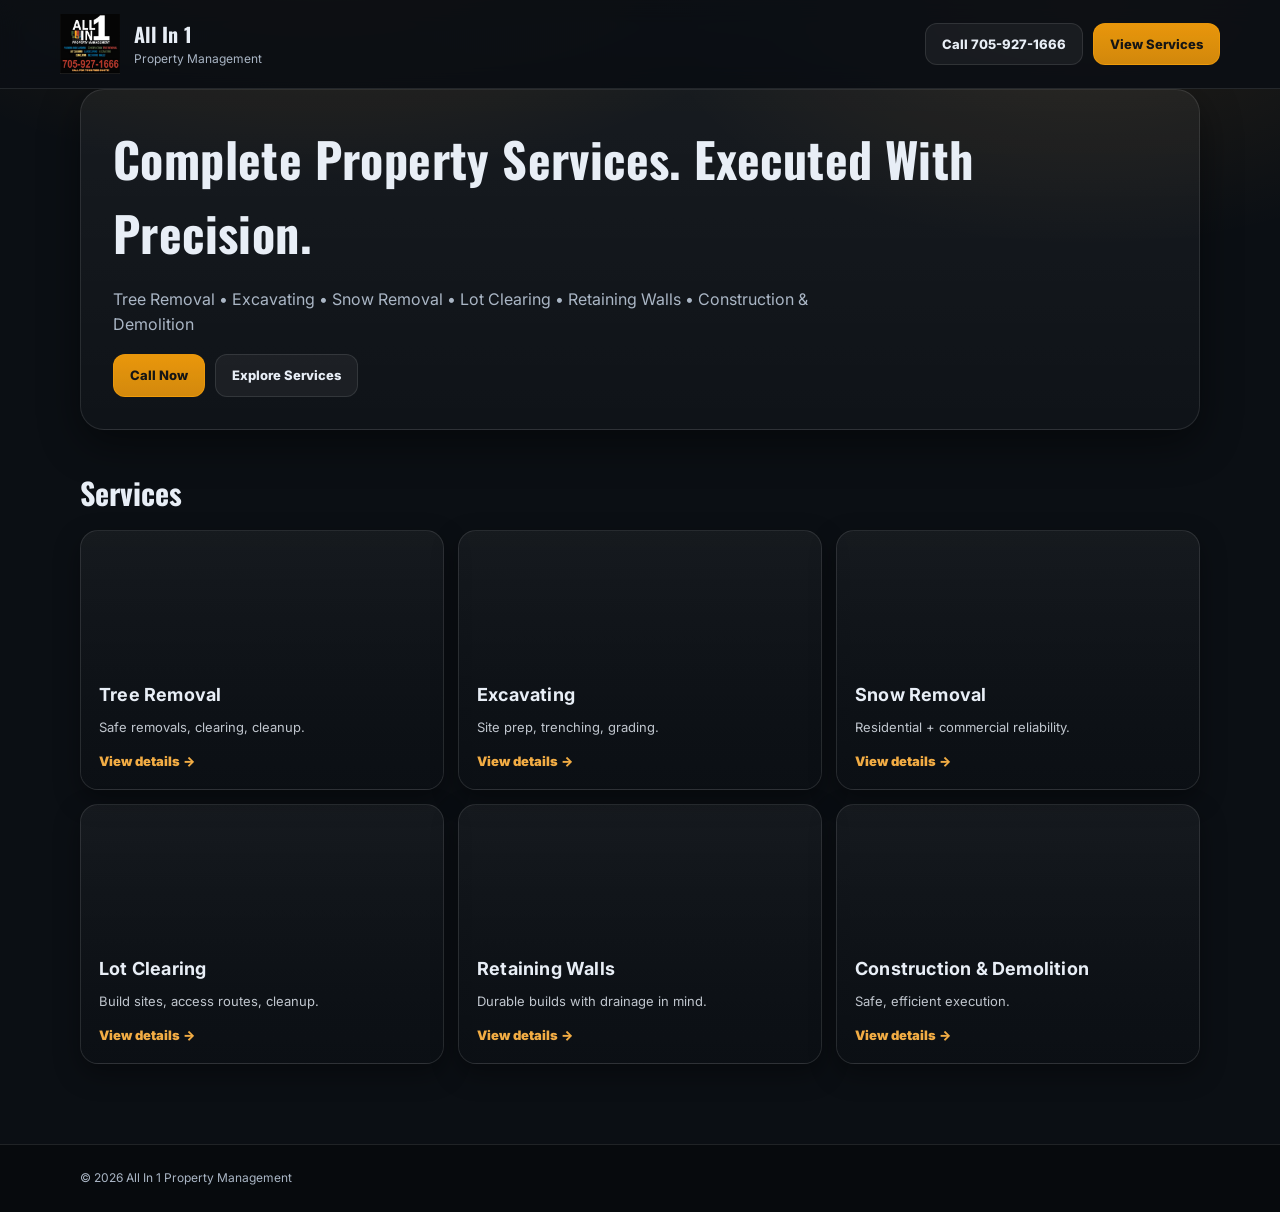
==== commit ebc79eb1: "Update index.html" ====
--- a/index.html
+++ b/index.html
@@ -23,6 +23,8 @@
       --text:#e8eef6;
       --muted:#aab6c5;
       --accent:#f59e0b;
+      --accent2:#ffb547;
+      --ok:#22c55e;
       --max:1120px;
       --radius:18px;
       --shadow:0 14px 40px rgba(0,0,0,.45);
@@ -78,6 +80,7 @@
       height:100%;
       width:auto;
       max-width:180px;
+      display:block;
     }
 
     .brand-text strong{
@@ -106,6 +109,7 @@
       font-size:13px;
       cursor:pointer;
       transition:.2s;
+      white-space:nowrap;
     }
 
     .btn:hover{
@@ -156,52 +160,74 @@
       margin:0 0 10px;
     }
 
-    .grid{
+    /* ===== Premium service cards with images ===== */
+    .services-grid{
       display:grid;
-      grid-template-columns:repeat(3,1fr);
+      grid-template-columns: repeat(3, 1fr);
       gap:14px;
-    }
-
-    ..card{
-  border:1px solid var(--line);
-  border-radius:var(--radius);
-  background:linear-gradient(180deg, rgba(255,255,255,.05), rgba(255,255,255,.02));
-  overflow:hidden;
-  box-shadow:0 10px 26px rgba(0,0,0,.35);
-  display:flex;
-  flex-direction:column;
-}
-
-.card img{
-  width:100%;
-  height:180px;
-  object-fit:cover;
-  display:block;
-}
-
-.card-content{
-  padding:18px;
-}
-
-.card-content strong{
-  display:block;
-  font-size:16px;
-  margin-bottom:6px;
-}
-
-.card-content span{
-  display:block;
-  color:var(--muted);
-  font-size:13px;
-}
-
-.card-content a{
-  display:inline-block;
-  margin-top:10px;
-  color:rgba(255,181,71,.95);
-  font-weight:900;
-  font-size:13px;
-}
+      margin-top:14px;
+    }
+
+    @media (max-width: 980px){
+      .services-grid{ grid-template-columns: repeat(2, 1fr); }
+    }
+    @media (max-width: 640px){
+      .services-grid{ grid-template-columns: 1fr; }
+    }
+
+    .service-card{
+      border:1px solid var(--line);
+      border-radius: var(--radius);
+      overflow:hidden;
+      background: linear-gradient(180deg, rgba(255,255,255,.05), rgba(255,255,255,.02));
+      box-shadow: 0 10px 26px rgba(0,0,0,.35);
+      position:relative;
+      min-height: 260px;
+      transform: translateY(0);
+      transition: transform .15s ease;
+    }
+
+    .service-card .media{
+      position:absolute;
+      inset:0;
+      background:
+        linear-gradient(180deg, rgba(11,15,20,.05), rgba(11,15,20,.88)),
+        var(--img) center/cover no-repeat;
+    }
+
+    .service-card .content{
+      position:relative;
+      padding:18px;
+      display:flex;
+      flex-direction:column;
+      gap:8px;
+      height:100%;
+      justify-content:flex-end;
+    }
+
+    .service-card strong{
+      font-size:18px;
+      letter-spacing:.2px;
+    }
+
+    .service-card span{
+      color: rgba(232,238,246,.82);
+      font-size:13px;
+      max-width: 48ch;
+    }
+
+    .service-card a{
+      margin-top:6px;
+      color: rgba(255,181,71,.95);
+      font-weight:900;
+      font-size:13px;
+      width:max-content;
+    }
+
+    .service-card:hover{
+      transform: translateY(-2px);
+    }
+
     footer{
       margin-top:40px;
       border-top:1px solid var(--line);
@@ -212,7 +238,6 @@
     }
 
     @media(max-width:920px){
-      .grid{ grid-template-columns:1fr; }
       h1{ font-size:38px; }
       .logo img{ max-width:140px; }
     }
@@ -255,41 +280,62 @@
       <h2>Services</h2>
     </div>
 
-    <div class="grid">
-      <div class="card">
-        <strong>Tree Removal</strong>
-        <span>Safe removals, clearing, cleanup.</span>
-        <a href="services/tree-removal.html">View details →</a>
-      </div>
-
-      <div class="card">
-        <strong>Excavating</strong>
-        <span>Site prep, trenching, grading.</span>
-        <a href="services/excavating.html">View details →</a>
-      </div>
-
-      <div class="card">
-        <strong>Snow Removal</strong>
-        <span>Residential + commercial reliability.</span>
-        <a href="services/snow-removal.html">View details →</a>
-      </div>
-
-      <div class="card">
-        <strong>Lot Clearing</strong>
-        <span>Build sites, access routes, cleanup.</span>
-        <a href="services/lot-clearing.html">View details →</a>
-      </div>
-
-      <div class="card">
-        <strong>Retaining Walls</strong>
-        <span>Durable builds with drainage in mind.</span>
-        <a href="services/retaining-walls.html">View details →</a>
-      </div>
-
-      <div class="card">
-        <strong>Construction & Demolition</strong>
-        <span>Safe, efficient execution.</span>
-        <a href="services/construction-demolition.html">View details →</a>
+    <!-- IMPORTANT: upload these images to /assets/services/ -->
+    <!-- tree.jpg, excavating.jpg, snow.jpg, lot.jpg, retaining.jpg, demo.jpg -->
+
+    <div class="services-grid">
+      <div class="service-card" style="--img:url('assets/services/tree.jpg');">
+        <div class="media"></div>
+        <div class="content">
+          <strong>Tree Removal</strong>
+          <span>Safe removals, clearing, cleanup.</span>
+          <a href="services/tree-removal.html">View details →</a>
+        </div>
+      </div>
+
+      <div class="service-card" style="--img:url('assets/services/excavating.jpg');">
+        <div class="media"></div>
+        <div class="content">
+          <strong>Excavating</strong>
+          <span>Site prep, trenching, grading.</span>
+          <a href="services/excavating.html">View details →</a>
+        </div>
+      </div>
+
+      <div class="service-card" style="--img:url('assets/services/snow.jpg');">
+        <div class="media"></div>
+        <div class="content">
+          <strong>Snow Removal</strong>
+          <span>Residential + commercial reliability.</span>
+          <a href="services/snow-removal.html">View details →</a>
+        </div>
+      </div>
+
+      <div class="service-card" style="--img:url('assets/services/lot.jpg');">
+        <div class="media"></div>
+        <div class="content">
+          <strong>Lot Clearing</strong>
+          <span>Build sites, access routes, cleanup.</span>
+          <a href="services/lot-clearing.html">View details →</a>
+        </div>
+      </div>
+
+      <div class="service-card" style="--img:url('assets/services/retaining.jpg');">
+        <div class="media"></div>
+        <div class="content">
+          <strong>Retaining Walls</strong>
+          <span>Durable builds with drainage in mind.</span>
+          <a href="services/retaining-walls.html">View details →</a>
+        </div>
+      </div>
+
+      <div class="service-card" style="--img:url('assets/services/demo.jpg');">
+        <div class="media"></div>
+        <div class="content">
+          <strong>Construction & Demolition</strong>
+          <span>Safe, efficient execution.</span>
+          <a href="services/construction-demolition.html">View details →</a>
+        </div>
       </div>
     </div>
   </section>
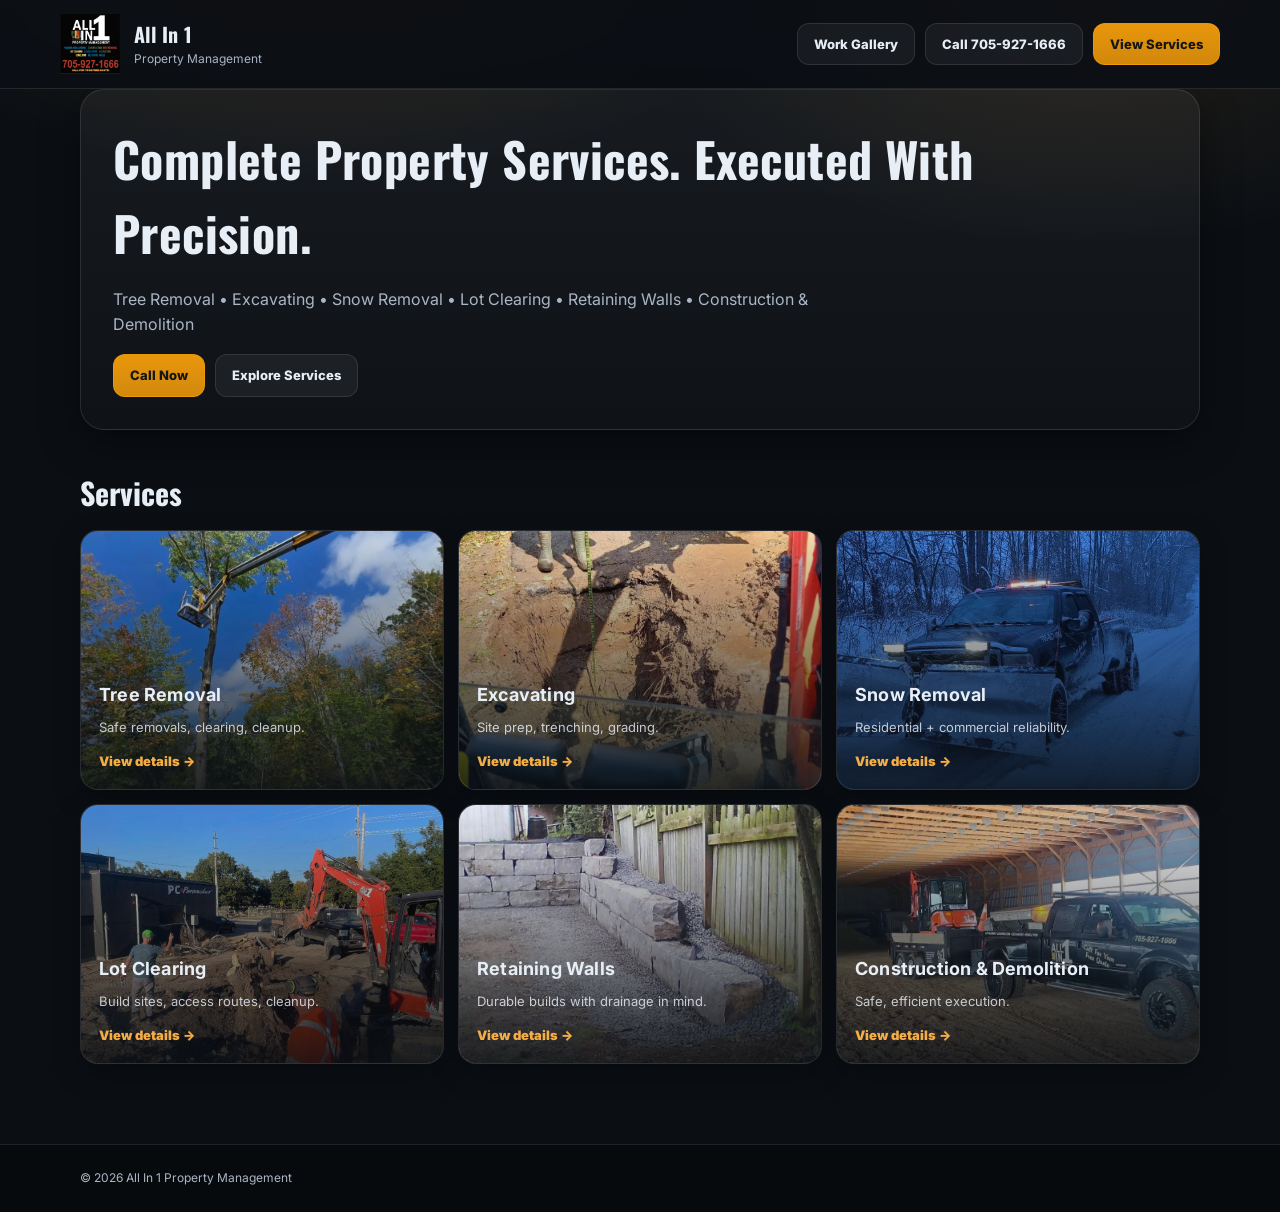
==== commit 14ec2cb8: "Update index.html" ====
--- a/index.html
+++ b/index.html
@@ -258,7 +258,9 @@
       </div>
     </a>
 
-    <div style="display:flex; gap:10px;">
+    <!-- UPDATED: added Work Gallery button -->
+    <div style="display:flex; gap:10px; flex-wrap:wrap;">
+      <a class="btn" href="projects.html">Work Gallery</a>
       <a class="btn" href="tel:+17059271666">Call 705-927-1666</a>
       <a class="btn primary" href="#services">View Services</a>
     </div>
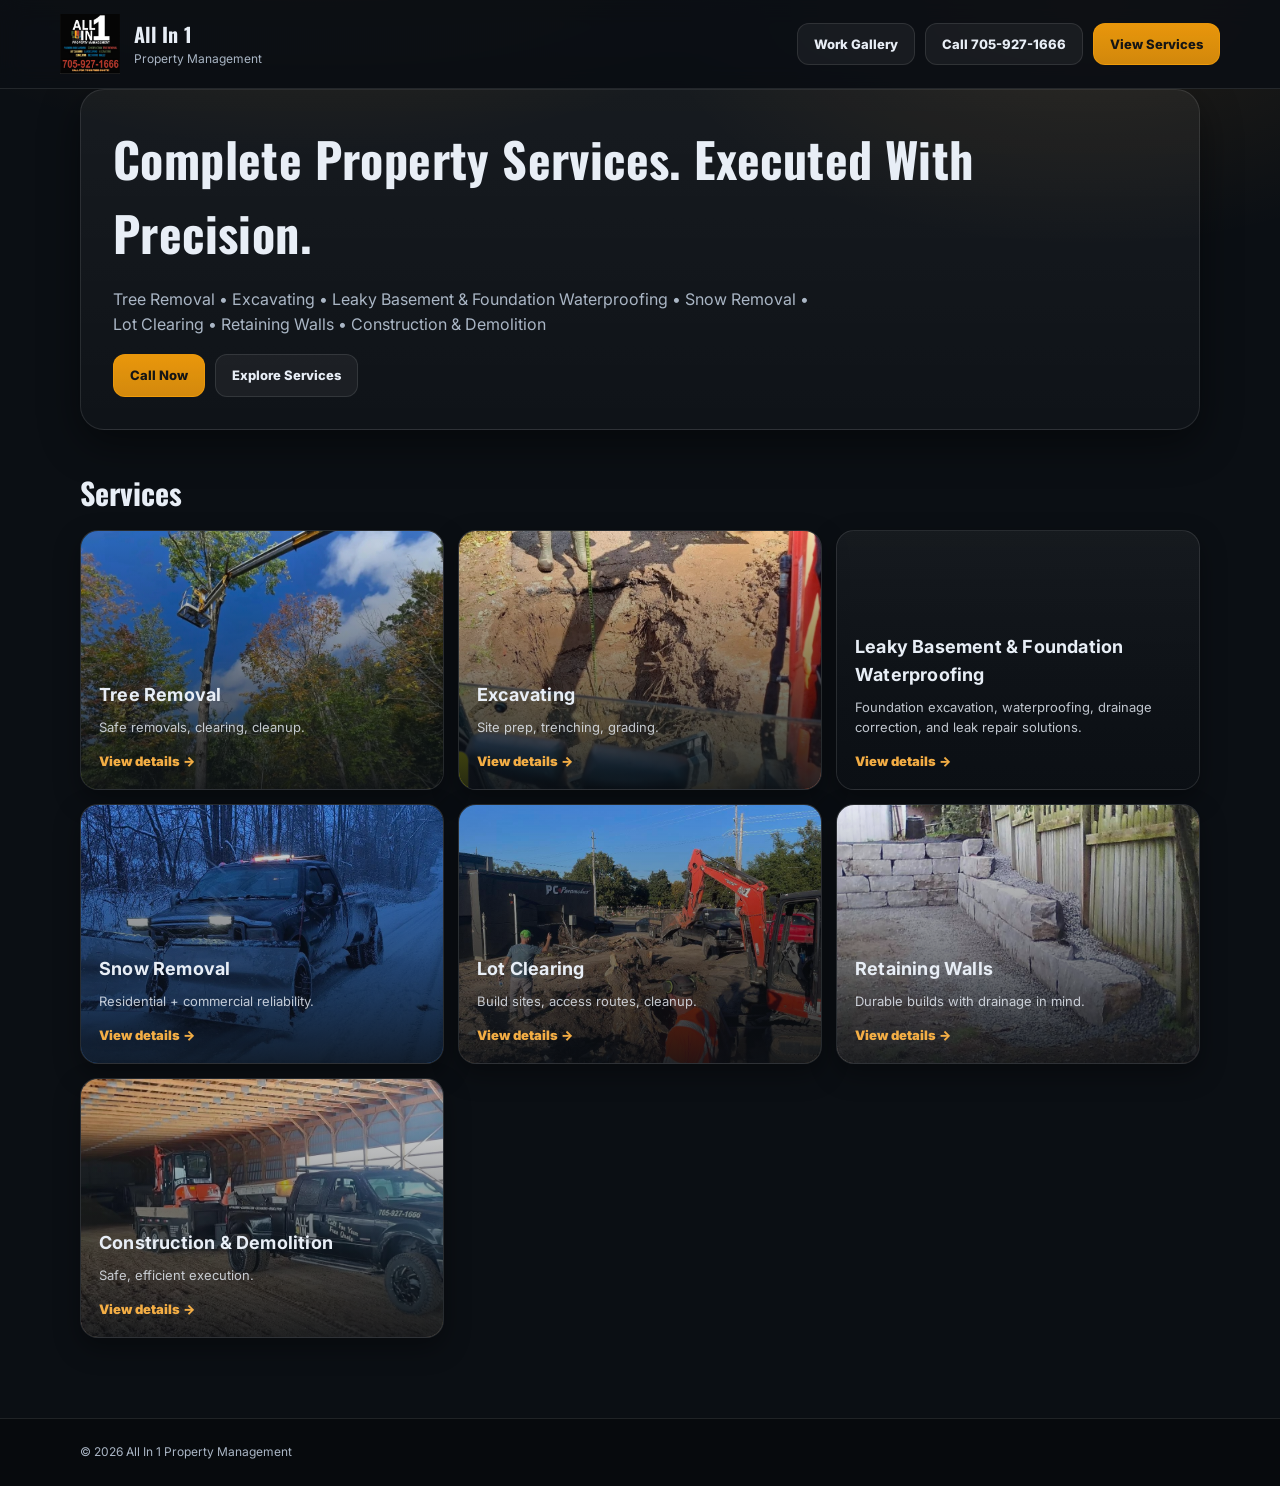
==== commit 58ed39c5: "Update index.html" ====
--- a/index.html
+++ b/index.html
@@ -4,7 +4,7 @@
   <meta charset="utf-8" />
   <meta name="viewport" content="width=device-width, initial-scale=1" />
   <title>All In 1 Property Management | Tree Removal • Excavating • Snow Removal • Construction</title>
-  <meta name="description" content="All In 1 Property Management — premium local contractor for residential, commercial, and rural properties. Tree removal, excavating, lot clearing, snow removal, retaining walls, construction & demolition. Free estimates." />
+  <meta name="description" content="All In 1 Property Management — premium local contractor for residential, commercial, and rural properties. Tree removal, excavating, lot clearing, leaky basement repair, foundation waterproofing, snow removal, retaining walls, construction & demolition. Free estimates." />
   <meta name="theme-color" content="#0b0f14" />
 
   <!-- Favicon -->
@@ -44,6 +44,7 @@
     }
 
     a{ color:inherit; text-decoration:none; }
+    a:visited{ color:inherit; }
     .container{ width:min(100%, calc(var(--max) + 40px)); margin:0 auto; padding:0 20px; }
 
     header{
@@ -160,7 +161,6 @@
       margin:0 0 10px;
     }
 
-    /* ===== Premium service cards with images ===== */
     .services-grid{
       display:grid;
       grid-template-columns: repeat(3, 1fr);
@@ -258,7 +258,6 @@
       </div>
     </a>
 
-    <!-- UPDATED: added Work Gallery button -->
     <div style="display:flex; gap:10px; flex-wrap:wrap;">
       <a class="btn" href="projects.html">Work Gallery</a>
       <a class="btn" href="tel:+17059271666">Call 705-927-1666</a>
@@ -270,7 +269,7 @@
 <main class="container">
   <section class="hero">
     <h1>Complete Property Services. Executed With Precision.</h1>
-    <p class="sub">Tree Removal • Excavating • Snow Removal • Lot Clearing • Retaining Walls • Construction & Demolition</p>
+    <p class="sub">Tree Removal • Excavating • Leaky Basement & Foundation Waterproofing • Snow Removal • Lot Clearing • Retaining Walls • Construction & Demolition</p>
     <div class="actions">
       <a class="btn primary" href="tel:+17059271666">Call Now</a>
       <a class="btn" href="#services">Explore Services</a>
@@ -282,9 +281,6 @@
       <h2>Services</h2>
     </div>
 
-    <!-- IMPORTANT: upload these images to /assets/services/ -->
-    <!-- tree.jpg, excavating.jpg, snow.jpg, lot.jpg, retaining.jpg, demo.jpg -->
-
     <div class="services-grid">
       <div class="service-card" style="--img:url('assets/services/tree.jpg');">
         <div class="media"></div>
@@ -301,6 +297,15 @@
           <strong>Excavating</strong>
           <span>Site prep, trenching, grading.</span>
           <a href="services/excavating.html">View details →</a>
+        </div>
+      </div>
+
+      <div class="service-card" style="--img:url('assets/services/waterproofing.jpg');">
+        <div class="media"></div>
+        <div class="content">
+          <strong>Leaky Basement & Foundation Waterproofing</strong>
+          <span>Foundation excavation, waterproofing, drainage correction, and leak repair solutions.</span>
+          <a href="services/waterproofing.html">View details →</a>
         </div>
       </div>
 
